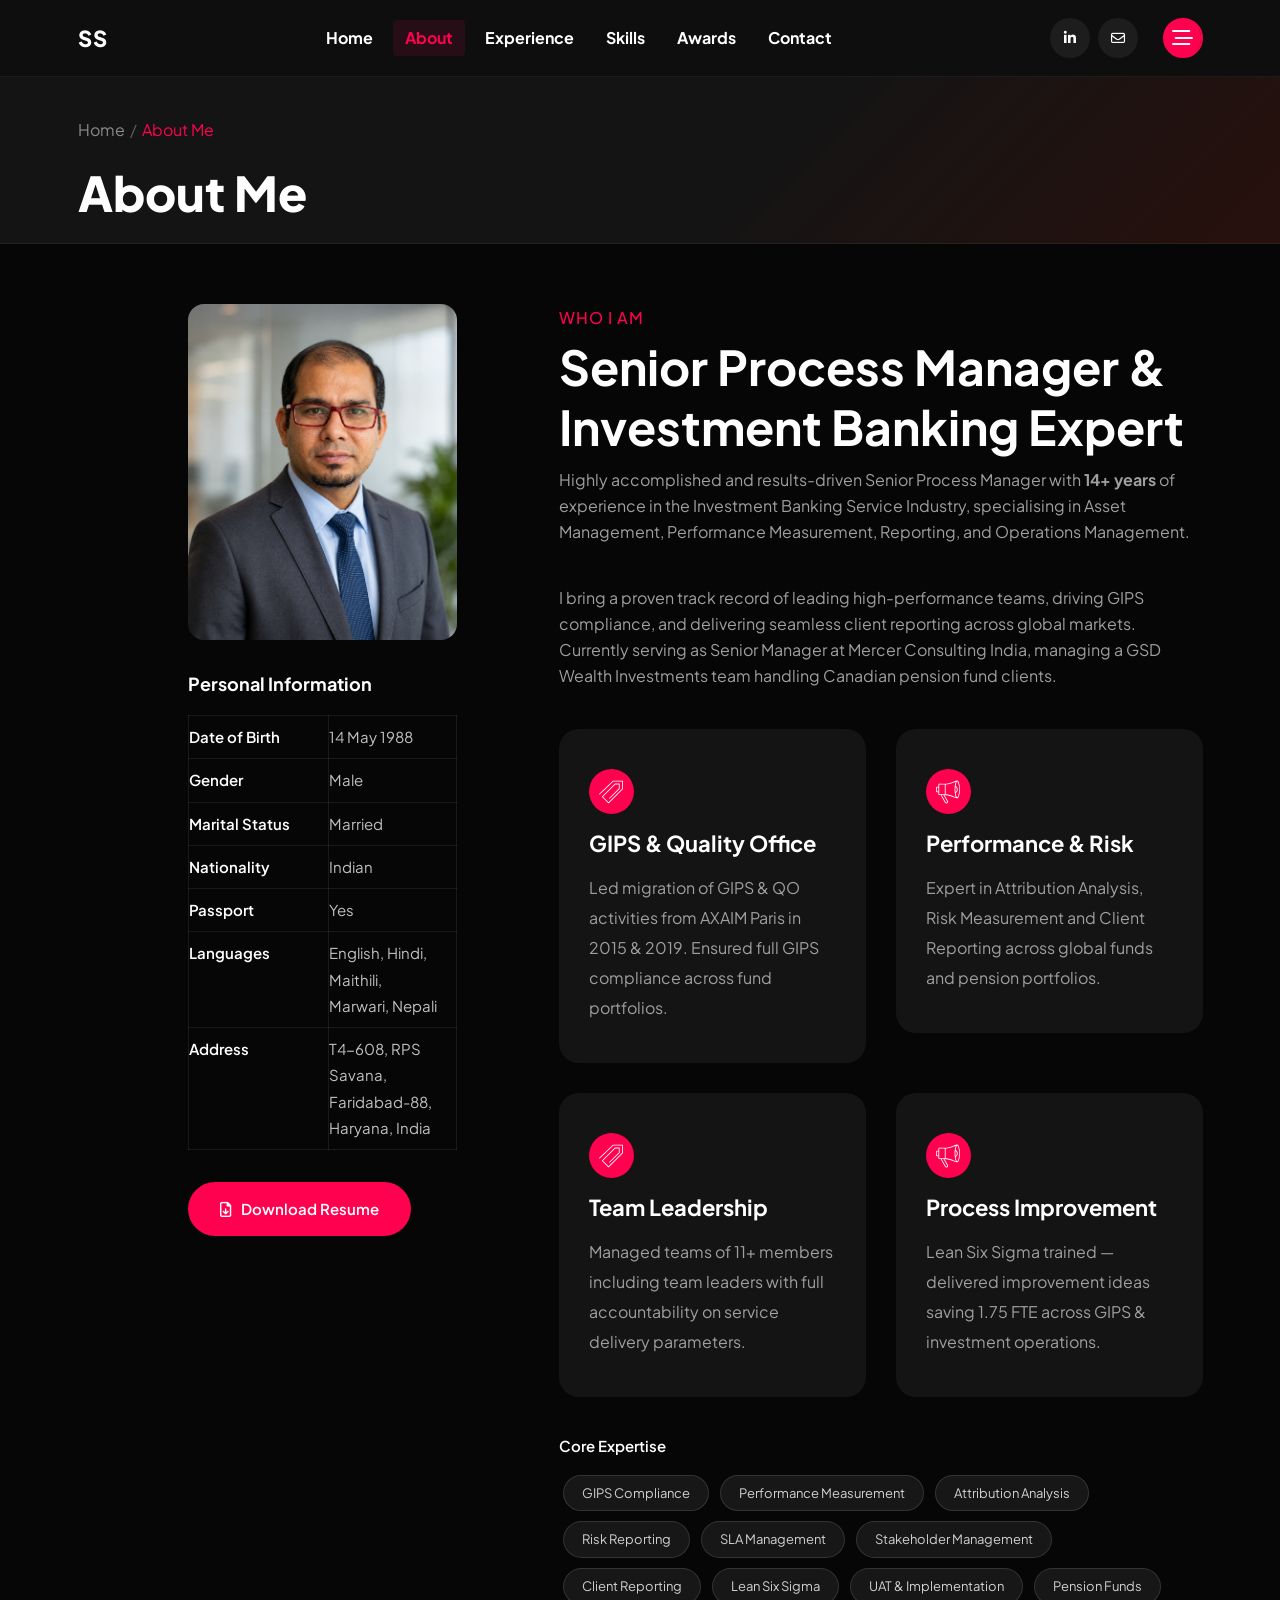
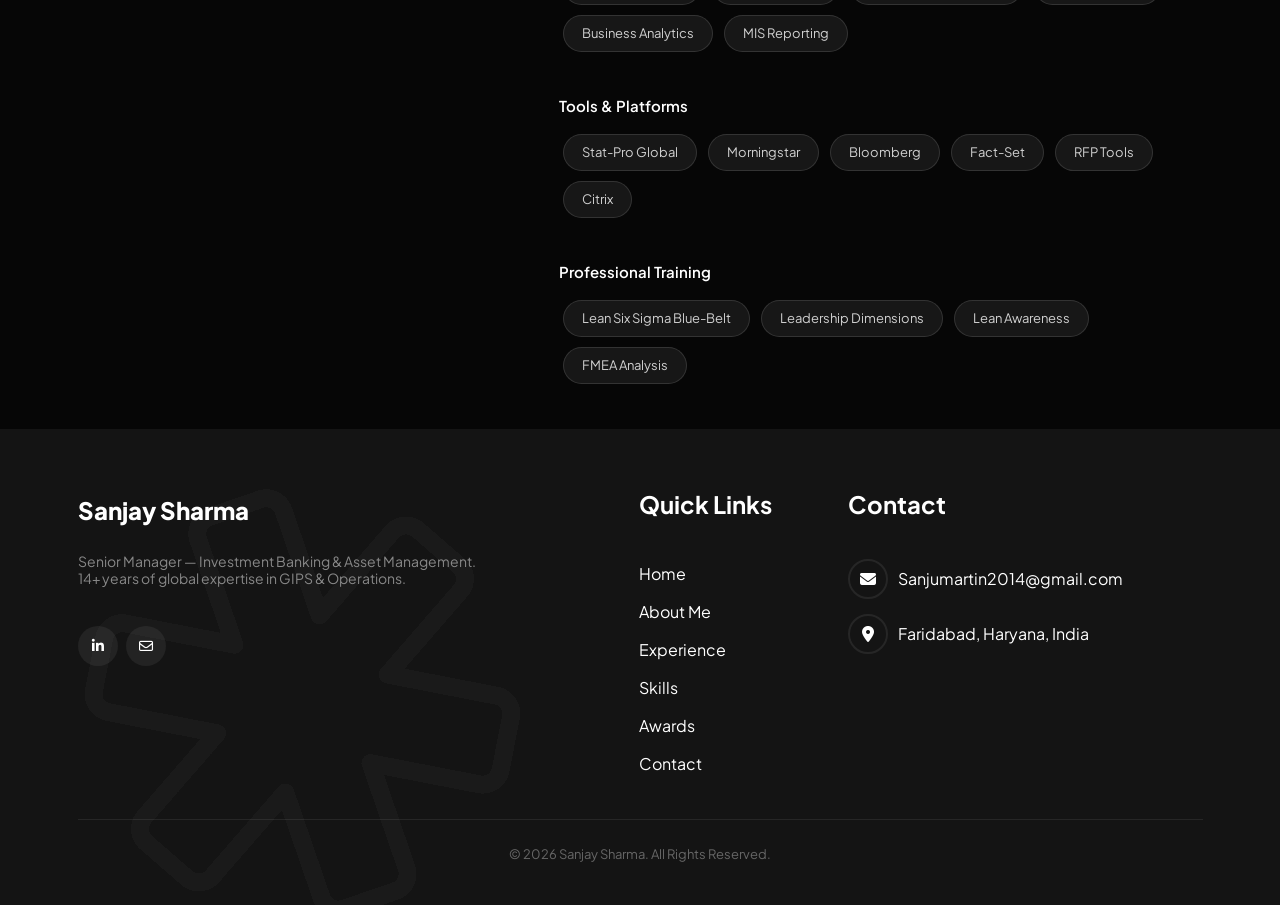
==== about.html @ 3ad921a3 "website_launch" ====
<!DOCTYPE html>
<html lang="en">
<head>
    <meta charset="UTF-8">
    <meta http-equiv="X-UA-Compatible" content="IE=edge">
    <meta name="viewport" content="width=device-width, initial-scale=1.0">
    <meta name="description" content="About Sanjay Sharma – Senior Manager with 14+ years in Investment Banking & Asset Management.">
    <link rel="shortcut icon" type="image/png" href="assets/images/favicon.png">
    <title>About | Sanjay Sharma</title>
    <link rel="preconnect" href="https://fonts.googleapis.com">
    <link rel="preconnect" href="https://fonts.gstatic.com" crossorigin>
    <link rel="stylesheet" href="https://fonts.googleapis.com/css2?family=Plus+Jakarta+Sans:wght@300;400;500;600;700;800&display=swap">
    <link rel="stylesheet" href="assets/css/vendor/fontawesome.css">
    <link rel="stylesheet" href="assets/css/plugins/swiper.css">
    <link rel="stylesheet" href="assets/css/vendor/animate.min.css">
    <link rel="stylesheet" href="assets/css/vendor/bootstrap.min.css">
    <link rel="stylesheet" href="assets/css/style.css">
    <link rel="stylesheet" href="assets/css/custom.css">
    <style>
        .page-banner { padding: 90px 0 22px; background: linear-gradient(135deg, rgba(20,20,20,1) 60%, rgba(233,77,53,0.15) 100%); border-bottom: 1px solid rgba(255,255,255,0.06); }
        .page-banner .breadcrumb-item a { color: rgba(255,255,255,0.5); text-decoration: none; }
        .page-banner .breadcrumb-item.active { color: var(--color-primary); }
        .page-banner .breadcrumb-item+.breadcrumb-item::before { color: rgba(255,255,255,0.3); }
        .personal-info-table td { padding:8px 14px 8px 0; color:rgba(255,255,255,0.75); font-size:15px; vertical-align:top; }
        .personal-info-table td:first-child { font-weight:600; color: #fff; white-space:nowrap; min-width:140px; padding-right:20px; }
        .core-skill-tag { display:inline-block; background:rgba(255,255,255,0.07); border:1px solid rgba(255,255,255,0.12); border-radius:30px; padding:6px 18px; font-size:13px; color:rgba(255,255,255,0.8); margin:5px 4px; transition:background .3s,border-color .3s; }
        .core-skill-tag:hover { background:var(--color-primary); border-color:var(--color-primary); color: #fff; }
        .download-resume-btn { display:inline-flex; align-items:center; gap:10px; padding:14px 32px; background:var(--color-primary); color: #fff; border-radius:40px; font-weight:600; font-size:15px; text-decoration:none; transition:opacity .3s,transform .3s; margin-top:12px; }
        .download-resume-btn:hover { opacity:.88; color: #fff; transform:translateY(-2px); }
    </style>
</head>
<body>

    <!-- HEADER -->
    <header class="tmp-header-area-start header-one header--sticky header--transparent">
        <div class="container">
            <div class="row"><div class="col-lg-12">
                <div class="header-content">
                    <div class="logo"><a href="index.html"><span style="font-size:22px;font-weight:800;color: #fff;letter-spacing:1px;">SS</span></a></div>
                    <nav class="tmp-mainmenu-nav d-none d-xl-block">
                        <ul class="tmp-mainmenu">
                            <li><a href="index.html">Home</a></li>
                            <li class="current"><a href="about.html">About</a></li>
                            <li><a href="experience.html">Experience</a></li>
                            <li><a href="skills.html">Skills</a></li>
                            <li><a href="awards.html">Awards</a></li>
                            <li><a href="contact.html">Contact</a></li>
                        </ul>
                    </nav>
                    <div class="tmp-header-right">
                        <div class="social-share-wrapper d-none d-md-block">
                            <div class="social-link">
                                <a href="https://www.linkedin.com/in/sanjay-sharma-5072b68a/" target="_blank" rel="noopener"><i class="fa-brands fa-linkedin-in"></i></a>
                                <a href="mailto:Sanjumartin2014@gmail.com"><i class="fa-regular fa-envelope"></i></a>
                            </div>
                        </div>
                        <div class="actions-area">
                            <div class="tmp-side-collups-area d-none d-xl-block"><button class="tmp-menu-bars tmp_button_active"><i class="fa-regular fa-bars-staggered"></i></button></div>
                            <div class="tmp-side-collups-area d-block d-xl-none"><button class="tmp-menu-bars humberger_menu_active"><i class="fa-regular fa-bars-staggered"></i></button></div>
                        </div>
                    </div>
                </div>
            </div></div>
        </div>
    </header>

    <!-- SIDEBAR -->
    <div class="d-none d-xl-block">
        <div class="tmp-sidebar-area tmp_side_bar">
            <div class="inner">
                <div class="top-area">
                    <span style="font-size:18px;font-weight:800;color: #fff;">Sanjay Sharma</span>
                    <div class="close-icon-area"><button class="tmp-round-action-btn close_side_menu_active"><i class="fa-sharp fa-light fa-xmark"></i></button></div>
                </div>
                <div class="content-wrapper">
                    <img src="assets/images/banner/profile_pic.png" alt="Sanjay Sharma" style="border-radius:50%;width:90px;height:90px;object-fit:cover;margin-bottom:16px;">
                    <h5 class="title mt--10">Senior Manager – Investment Banking & Asset Management</h5>
                    <p class="disc">14+ years in GIPS, Performance Measurement & Operations Leadership.</p>
                    <div class="short-contact-area">
                        <!-- <div class="single-contact"><i class="fa-solid fa-phone"></i><div class="information tmp-link-animation"><span>Phone</span><a href="tel:+919503085944" class="number">+91 9503085944</a></div></div> -->
                        <div class="single-contact"><i class="fa-solid fa-envelope"></i><div class="information tmp-link-animation"><span>Email</span><a href="mailto:Sanjumartin2014@gmail.com" class="number">Sanjumartin2014@gmail.com</a></div></div>
                        <div class="single-contact"><i class="fa-solid fa-location-crosshairs"></i><div class="information tmp-link-animation"><span>Location</span><span class="number">Faridabad, Haryana, India</span></div></div>
                    </div>
                    <div class="social-wrapper mt--20">
                        <span class="subtitle">Connect with me</span>
                        <div class="social-link">
                            <a href="https://www.linkedin.com/in/sanjay-sharma-5072b68a/" target="_blank" rel="noopener"><i class="fa-brands fa-linkedin-in"></i></a>
                            <a href="mailto:Sanjumartin2014@gmail.com"><i class="fa-regular fa-envelope"></i></a>
                        </div>
                    </div>
                </div>
            </div>
        </div>
        <a class="overlay_close_side_menu close_side_menu_active" href="javascript:void(0);"></a>
    </div>

    <!-- MOBILE MENU -->
    <div class="d-block d-xl-none">
        <div class="tmp-popup-mobile-menu">
            <div class="inner">
                <div class="header-top">
                    <span style="font-size:18px;font-weight:800;color: #fff;">Sanjay Sharma</span>
                    <div class="close-menu"><button class="close-button tmp-round-action-btn"><i class="fa-sharp fa-light fa-xmark"></i></button></div>
                </div>
                <ul class="tmp-mainmenu">
                    <li><a href="index.html">Home</a></li>
                    <li><a href="about.html">About</a></li>
                    <li><a href="experience.html">Experience</a></li>
                    <li><a href="skills.html">Skills</a></li>
                    <li><a href="awards.html">Awards</a></li>
                    <li><a href="contact.html">Contact</a></li>
                </ul>
                <div class="social-wrapper mt--40">
                    <span class="subtitle">Connect</span>
                    <div class="social-link">
                        <a href="https://www.linkedin.com/in/sanjay-sharma-5072b68a/" target="_blank" rel="noopener"><i class="fa-brands fa-linkedin-in"></i></a>
                        <a href="mailto:Sanjumartin2014@gmail.com"><i class="fa-regular fa-envelope"></i></a>
                    </div>
                </div>
            </div>
        </div>
    </div>

    <!-- PAGE BANNER -->
    <div class="page-banner">
        <div class="container">
            <nav aria-label="breadcrumb">
                <ol class="breadcrumb mb--10">
                    <li class="breadcrumb-item"><a href="index.html">Home</a></li>
                    <li class="breadcrumb-item active">About Me</li>
                </ol>
            </nav>
            <h1 class="title" style="font-size:48px;font-weight:800;color: #fff;margin:0;">About Me</h1>
        </div>
    </div>

    <!-- ABOUT CONTENT -->
    <section class="about-us-area tmp-section-gap">
        <div class="container">
            <div class="row align-items-start g-5">
                <!-- Left – photo + personal info -->
                <div class="col-lg-5">
                    <div class="about-us-left-content-wrap bg-vactor-one">
                        <img src="assets/images/banner/profile_pic.png" alt="Sanjay Sharma"
                             class="tmp-scroll-trigger tmp-zoom-in animation-order-1"
                             style="width:100%;border-radius:16px;margin-bottom:32px;">
                        <h4 style="color: #fff;margin-bottom:20px;font-size:18px;font-weight:700;">Personal Information</h4>
                        <table class="personal-info-table w-100">
                            <tr><td>Date of Birth</td><td>14 May 1988</td></tr>
                            <tr><td>Gender</td><td>Male</td></tr>
                            <tr><td>Marital Status</td><td>Married</td></tr>
                            <tr><td>Nationality</td><td>Indian</td></tr>
                            <tr><td>Passport</td><td>Yes</td></tr>
                            <tr><td>Languages</td><td>English, Hindi, Maithili, Marwari, Nepali</td></tr>
                            <tr><td>Address</td><td>T4-608, RPS Savana, Faridabad-88, Haryana, India</td></tr>
                        </table>
                        <a class="download-resume-btn" href="Sanjay_Sharma_Resume.pdf" download>
                            <i class="fa-regular fa-file-arrow-down"></i> Download Resume
                        </a>
                    </div>
                </div>

                <!-- Right – summary + expertise -->
                <div class="col-lg-7">
                    <div class="about-us-right-content-wrap">
                        <div class="section-head text-align-left mb--40">
                            <div class="section-sub-title tmp-scroll-trigger tmp-fade-in animation-order-1">
                                <span class="subtitle">Who I Am</span>
                            </div>
                            <h2 class="title split-collab tmp-scroll-trigger tmp-fade-in animation-order-2">Senior Process Manager &amp;<br>Investment Banking Expert</h2>
                            <p class="description tmp-scroll-trigger tmp-fade-in animation-order-3">
                                Highly accomplished and results-driven Senior Process Manager with <strong>14+ years</strong> of experience in the Investment Banking Service Industry, specialising in Asset Management, Performance Measurement, Reporting, and Operations Management.
                            </p>
                            <p class="description tmp-scroll-trigger tmp-fade-in animation-order-3" style="margin-top:16px;">
                                I bring a proven track record of leading high-performance teams, driving GIPS compliance, and delivering seamless client reporting across global markets. Currently serving as Senior Manager at Mercer Consulting India, managing a GSD Wealth Investments team handling Canadian pension fund clients.
                            </p>
                        </div>

                        <!-- 4 expertise cards -->
                        <div class="about-us-section-card row g-4 mb--40">
                            <div class="col-lg-6 col-md-6 col-sm-6 col-12">
                                <div class="about-us-card tmponhover tmp-scroll-trigger tmp-fade-in animation-order-4">
                                    <div class="card-head"><div class="logo-img"><img src="assets/images/about/logo-1.svg" alt=""></div><h3 class="card-title">GIPS &amp; Quality Office</h3></div>
                                    <p class="card-para">Led migration of GIPS &amp; QO activities from AXAIM Paris in 2015 &amp; 2019. Ensured full GIPS compliance across fund portfolios.</p>
                                </div>
                            </div>
                            <div class="col-lg-6 col-md-6 col-sm-6 col-12">
                                <div class="about-us-card tmponhover tmp-scroll-trigger tmp-fade-in animation-order-5">
                                    <div class="card-head"><div class="logo-img"><img src="assets/images/about/logo-2.svg" alt=""></div><h3 class="card-title">Performance &amp; Risk</h3></div>
                                    <p class="card-para">Expert in Attribution Analysis, Risk Measurement and Client Reporting across global funds and pension portfolios.</p>
                                </div>
                            </div>
                            <div class="col-lg-6 col-md-6 col-sm-6 col-12">
                                <div class="about-us-card tmponhover tmp-scroll-trigger tmp-fade-in animation-order-4">
                                    <div class="card-head"><div class="logo-img"><img src="assets/images/about/logo-1.svg" alt=""></div><h3 class="card-title">Team Leadership</h3></div>
                                    <p class="card-para">Managed teams of 11+ members including team leaders with full accountability on service delivery parameters.</p>
                                </div>
                            </div>
                            <div class="col-lg-6 col-md-6 col-sm-6 col-12">
                                <div class="about-us-card tmponhover tmp-scroll-trigger tmp-fade-in animation-order-5">
                                    <div class="card-head"><div class="logo-img"><img src="assets/images/about/logo-2.svg" alt=""></div><h3 class="card-title">Process Improvement</h3></div>
                                    <p class="card-para">Lean Six Sigma trained — delivered improvement ideas saving 1.75 FTE across GIPS &amp; investment operations.</p>
                                </div>
                            </div>
                        </div>

                        <!-- Core expertise tags -->
                        <div class="tmp-scroll-trigger tmp-fade-in animation-order-6">
                            <h5 style="color: #fff;margin-bottom:14px;font-size:15px;font-weight:600;">Core Expertise</h5>
                            <div>
                                <span class="core-skill-tag">GIPS Compliance</span>
                                <span class="core-skill-tag">Performance Measurement</span>
                                <span class="core-skill-tag">Attribution Analysis</span>
                                <span class="core-skill-tag">Risk Reporting</span>
                                <span class="core-skill-tag">SLA Management</span>
                                <span class="core-skill-tag">Stakeholder Management</span>
                                <span class="core-skill-tag">Client Reporting</span>
                                <span class="core-skill-tag">Lean Six Sigma</span>
                                <span class="core-skill-tag">UAT &amp; Implementation</span>
                                <span class="core-skill-tag">Pension Funds</span>
                                <span class="core-skill-tag">Business Analytics</span>
                                <span class="core-skill-tag">MIS Reporting</span>
                            </div>
                        </div>

                        <div class="mt--40 tmp-scroll-trigger tmp-fade-in animation-order-6">
                            <h5 style="color: #fff;margin-bottom:14px;font-size:15px;font-weight:600;">Tools &amp; Platforms</h5>
                            <div>
                                <span class="core-skill-tag">Stat-Pro Global</span>
                                <span class="core-skill-tag">Morningstar</span>
                                <span class="core-skill-tag">Bloomberg</span>
                                <span class="core-skill-tag">Fact-Set</span>
                                <span class="core-skill-tag">RFP Tools</span>
                                <span class="core-skill-tag">Citrix</span>
                            </div>
                        </div>

                        <div class="mt--40 tmp-scroll-trigger tmp-fade-in animation-order-6">
                            <h5 style="color: #fff;margin-bottom:14px;font-size:15px;font-weight:600;">Professional Training</h5>
                            <div>
                                <span class="core-skill-tag">Lean Six Sigma Blue-Belt</span>
                                <span class="core-skill-tag">Leadership Dimensions</span>
                                <span class="core-skill-tag">Lean Awareness</span>
                                <span class="core-skill-tag">FMEA Analysis</span>
                            </div>
                        </div>
                    </div>
                </div>
            </div>
        </div>
    </section>

    <!-- FOOTER -->
    <footer class="footer-area footer-style-one-wrapper tmp-section-gap">
        <div class="container">
            <div class="footer-main footer-style-one">
                <div class="row g-5">
                    <div class="col-lg-5 col-md-6">
                        <div class="single-footer-wrapper border-right mr--20">
                            <div class="logo mb--20"><span style="font-size:24px;font-weight:800;color: #fff;">Sanjay Sharma</span></div>
                            <p class="description" style="font-size:14px;color: #888888;">Senior Manager — Investment Banking & Asset Management.<br>14+ years of global expertise in GIPS & Operations.</p>
                            <div class="social-link mt--20">
                                <a href="https://www.linkedin.com/in/sanjay-sharma-5072b68a/" target="_blank" rel="noopener"><i class="fa-brands fa-linkedin-in"></i></a>
                                <a href="mailto:Sanjumartin2014@gmail.com"><i class="fa-regular fa-envelope"></i></a>
                            </div>
                        </div>
                    </div>
                    <div class="col-lg-3 col-md-6">
                        <div class="single-footer-wrapper quick-link-wrap">
                            <h5 class="ft-title">Quick Links</h5>
                            <ul class="ft-link tmp-link-animation">
                                <li><a href="index.html">Home</a></li>
                                <li><a href="about.html">About Me</a></li>
                                <li><a href="experience.html">Experience</a></li>
                                <li><a href="skills.html">Skills</a></li>
                                <li><a href="awards.html">Awards</a></li>
                                <li><a href="contact.html">Contact</a></li>
                            </ul>
                        </div>
                    </div>
                    <div class="col-lg-4 col-md-6">
                        <div class="single-footer-wrapper contact-wrap">
                            <h5 class="ft-title">Contact</h5>
                            <ul class="ft-link tmp-link-animation">
                                <li><span class="ft-icon"><i class="fa-solid fa-envelope"></i></span><a href="mailto:Sanjumartin2014@gmail.com">Sanjumartin2014@gmail.com</a></li>
                                <!-- <li><span class="ft-icon"><i class="fa-solid fa-phone"></i></span><a href="tel:+919503085944">+91 9503085944</a></li> -->
                                <li><span class="ft-icon"><i class="fa-solid fa-location-dot"></i></span>Faridabad, Haryana, India</li>
                            </ul>
                        </div>
                    </div>
                </div>
            </div>
            <div style="border-top:1px solid rgba(255,255,255,0.08);margin-top:40px;padding-top:24px;text-align:center;">
                <p style="font-size:13px;color:rgba(255,255,255,0.35);margin:0;">&copy; 2026 Sanjay Sharma. All Rights Reserved.</p>
            </div>
        </div>
        <div class="footer-bg-img"><img src="assets/images/footer/footer-bg-img.png" alt=""></div>
    </footer>

    <div class="tmp-progress-parent"><svg class="tmp-back-circle svg-inner" width="100%" height="100%" viewBox="-1 -1 102 102"><path d="M50,1 a49,49 0 0,1 0,98 a49,49 0 0,1 0,-98"/></svg></div>

    <script src="assets/js/vendor/jquery.js"></script>
    <script src="assets/js/vendor/jquery-ui.min.js"></script>
    <script src="assets/js/vendor/waypoints.min.js"></script>
    <script src="assets/js/vendor/appear.js"></script>
    <script src="assets/js/plugins/gsap.js"></script>
    <script src="assets/js/plugins/splittext.js"></script>
    <script src="assets/js/plugins/scrolltigger.js"></script>
    <script src="assets/js/plugins/scrolltoplugins.js"></script>
    <script src="assets/js/plugins/smoothscroll.js"></script>
    <script src="assets/js/vendor/bootstrap.min.js"></script>
    <script src="assets/js/vendor/wow.min.js"></script>
    <script src="assets/js/vendor/jquery-one-page-nav.js"></script>
    <script src="assets/js/main.js"></script>
</body>
</html>
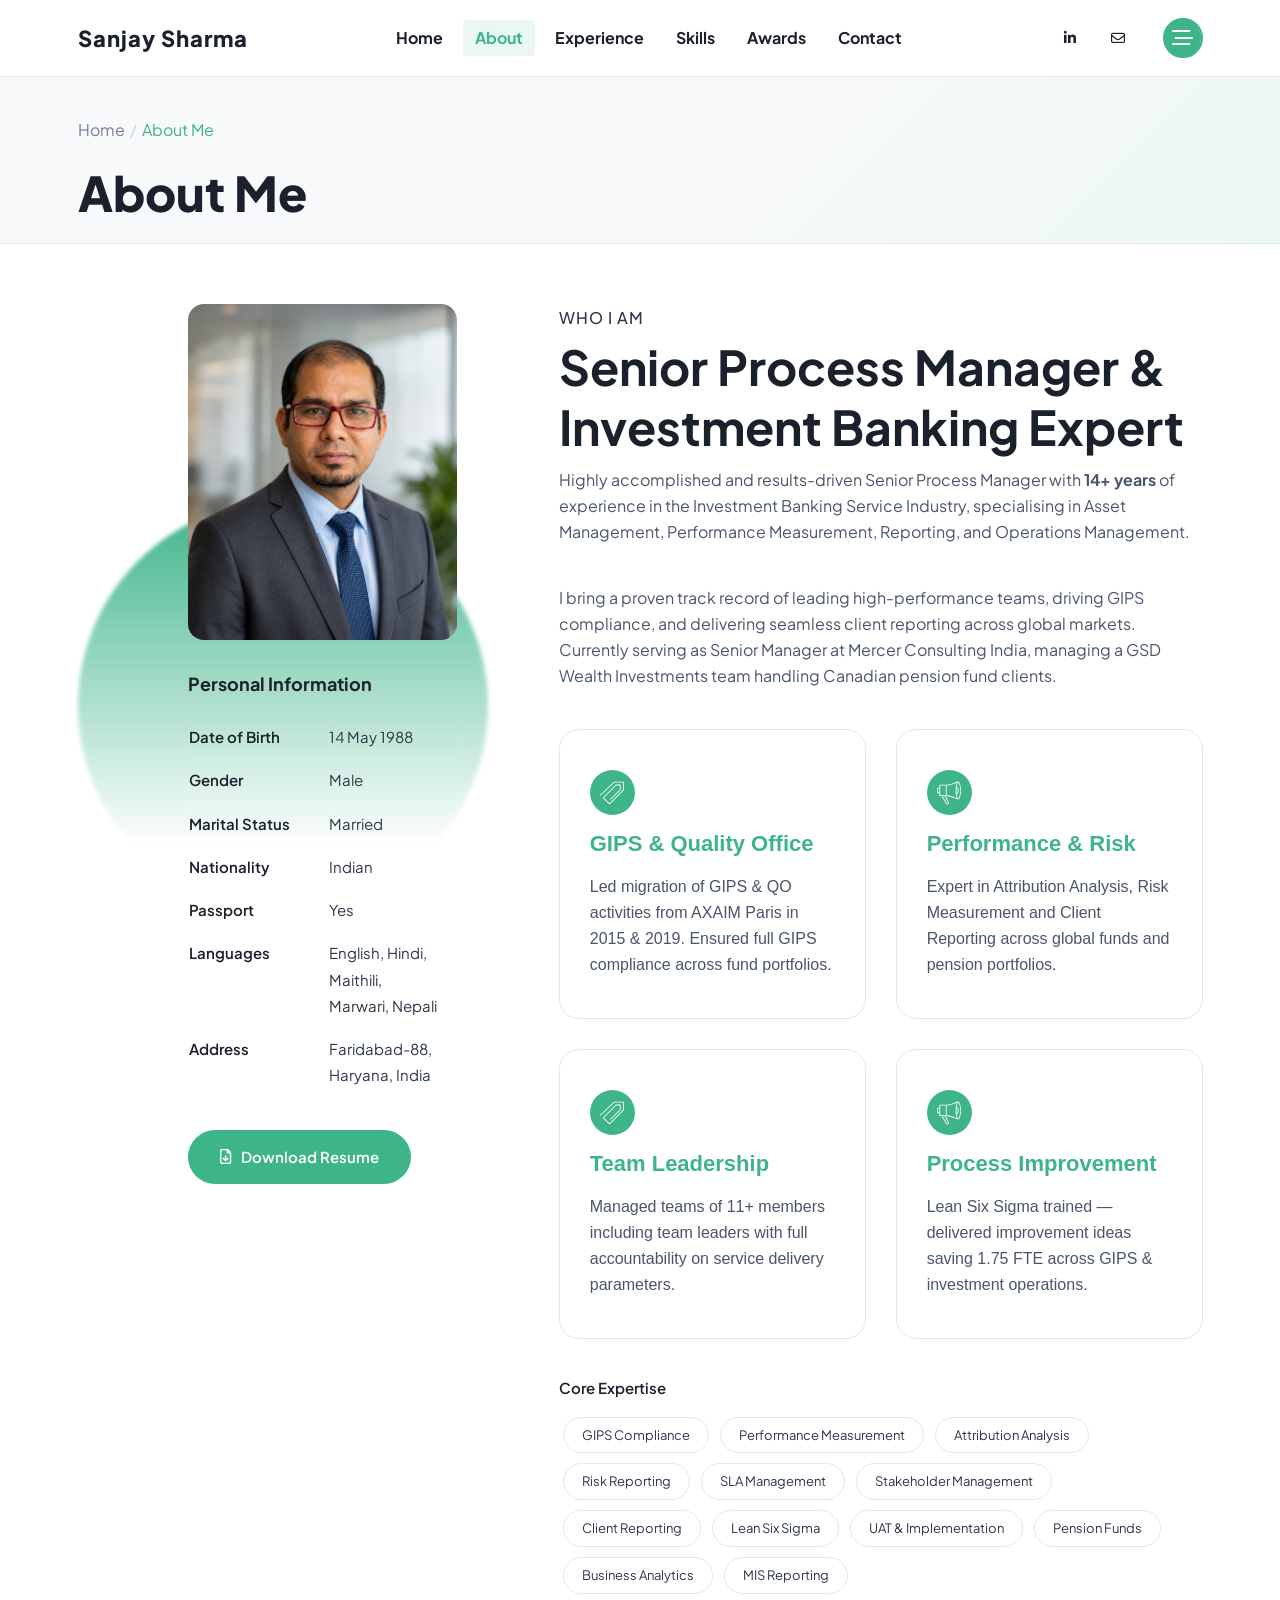
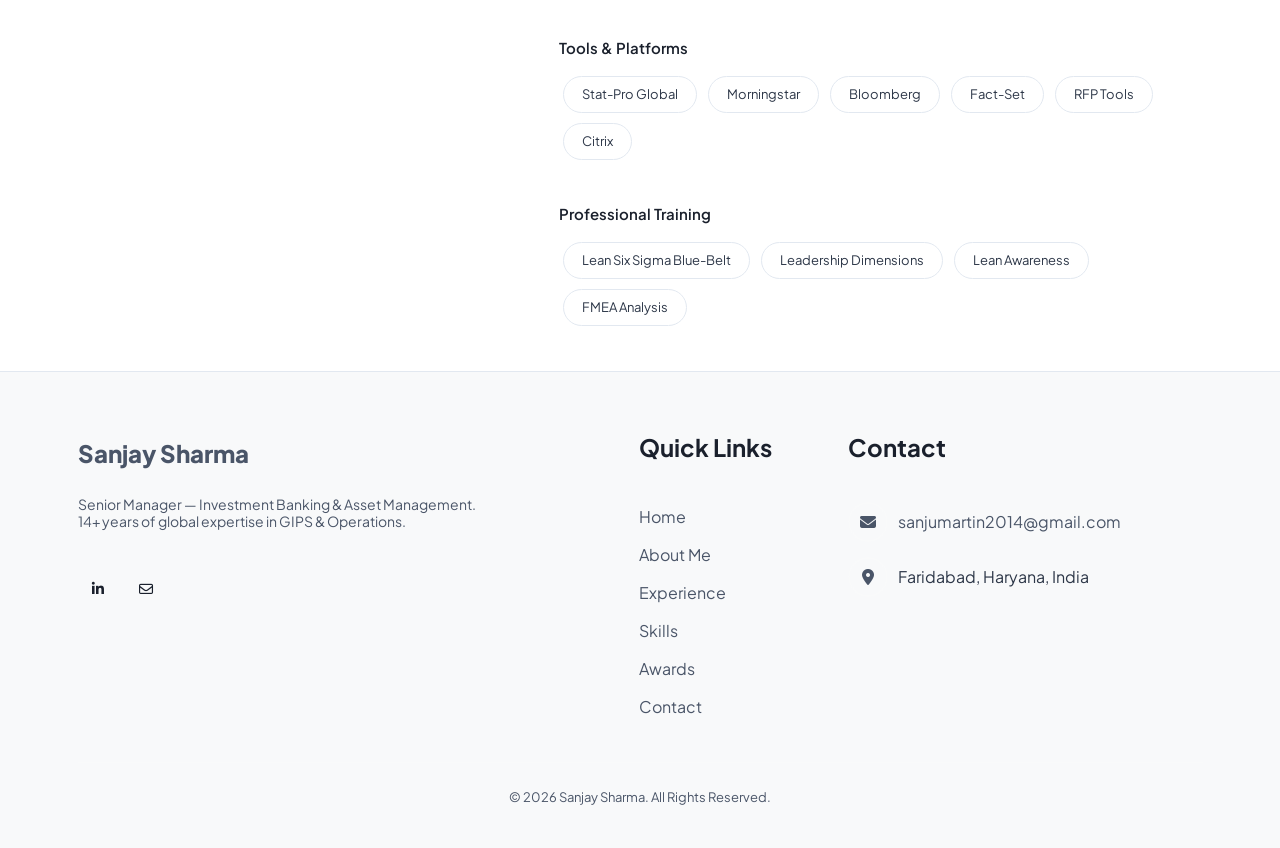
==== commit 0d54fa76: "color_change" ====
--- a/about.html
+++ b/about.html
@@ -17,16 +17,16 @@
     <link rel="stylesheet" href="assets/css/style.css">
     <link rel="stylesheet" href="assets/css/custom.css">
     <style>
-        .page-banner { padding: 90px 0 22px; background: linear-gradient(135deg, rgba(20,20,20,1) 60%, rgba(233,77,53,0.15) 100%); border-bottom: 1px solid rgba(255,255,255,0.06); }
-        .page-banner .breadcrumb-item a { color: rgba(255,255,255,0.5); text-decoration: none; }
+        .page-banner { padding: 90px 0 22px; background: linear-gradient(135deg, #f8f9fa 60%, rgba(62, 180, 137, 0.1) 100%); border-bottom: 1px solid #e2e8f0; }
+        .page-banner .breadcrumb-item a { color: #718096; text-decoration: none; }
         .page-banner .breadcrumb-item.active { color: var(--color-primary); }
-        .page-banner .breadcrumb-item+.breadcrumb-item::before { color: rgba(255,255,255,0.3); }
-        .personal-info-table td { padding:8px 14px 8px 0; color:rgba(255,255,255,0.75); font-size:15px; vertical-align:top; }
-        .personal-info-table td:first-child { font-weight:600; color: #fff; white-space:nowrap; min-width:140px; padding-right:20px; }
-        .core-skill-tag { display:inline-block; background:rgba(255,255,255,0.07); border:1px solid rgba(255,255,255,0.12); border-radius:30px; padding:6px 18px; font-size:13px; color:rgba(255,255,255,0.8); margin:5px 4px; transition:background .3s,border-color .3s; }
-        .core-skill-tag:hover { background:var(--color-primary); border-color:var(--color-primary); color: #fff; }
-        .download-resume-btn { display:inline-flex; align-items:center; gap:10px; padding:14px 32px; background:var(--color-primary); color: #fff; border-radius:40px; font-weight:600; font-size:15px; text-decoration:none; transition:opacity .3s,transform .3s; margin-top:12px; }
-        .download-resume-btn:hover { opacity:.88; color: #fff; transform:translateY(-2px); }
+        .page-banner .breadcrumb-item+.breadcrumb-item::before { color: #cbd5e0; }
+        .personal-info-table td { padding:8px 14px 8px 0; color:#2d3748; font-size:15px; vertical-align:top; }
+        .personal-info-table td:first-child { font-weight:600; color: #1a202c; white-space:nowrap; min-width:140px; padding-right:20px; }
+        .core-skill-tag { display:inline-block; background:#ffffff; border:1px solid #e2e8f0; border-radius:30px; padding:6px 18px; font-size:13px; color:#2d3748; margin:5px 4px; transition:background .3s,border-color .3s; }
+        .core-skill-tag:hover { background:var(--color-primary); border-color:var(--color-primary); color: #1a202c; }
+        .download-resume-btn { display:inline-flex; align-items:center; gap:10px; padding:14px 32px; background:var(--color-primary); color: #1a202c; border-radius:40px; font-weight:600; font-size:15px; text-decoration:none; transition:opacity .3s,transform .3s; margin-top:12px; }
+        .download-resume-btn:hover { opacity:.88; color: #1a202c; transform:translateY(-2px); }
     </style>
 </head>
 <body>
@@ -36,7 +36,7 @@
         <div class="container">
             <div class="row"><div class="col-lg-12">
                 <div class="header-content">
-                    <div class="logo"><a href="index.html"><span style="font-size:22px;font-weight:800;color: #fff;letter-spacing:1px;">SS</span></a></div>
+                    <div class="logo"><a href="index.html"><span style="font-size:22px;font-weight:800;color: #070707;letter-spacing:1px;">SS</span></a></div>
                     <nav class="tmp-mainmenu-nav d-none d-xl-block">
                         <ul class="tmp-mainmenu">
                             <li><a href="index.html">Home</a></li>
@@ -69,7 +69,7 @@
         <div class="tmp-sidebar-area tmp_side_bar">
             <div class="inner">
                 <div class="top-area">
-                    <span style="font-size:18px;font-weight:800;color: #fff;">Sanjay Sharma</span>
+                    <span style="font-size:18px;font-weight:800;color: #1a202c;">Sanjay Sharma</span>
                     <div class="close-icon-area"><button class="tmp-round-action-btn close_side_menu_active"><i class="fa-sharp fa-light fa-xmark"></i></button></div>
                 </div>
                 <div class="content-wrapper">
@@ -99,7 +99,7 @@
         <div class="tmp-popup-mobile-menu">
             <div class="inner">
                 <div class="header-top">
-                    <span style="font-size:18px;font-weight:800;color: #fff;">Sanjay Sharma</span>
+                    <span style="font-size:18px;font-weight:800;color: #1a202c;">Sanjay Sharma</span>
                     <div class="close-menu"><button class="close-button tmp-round-action-btn"><i class="fa-sharp fa-light fa-xmark"></i></button></div>
                 </div>
                 <ul class="tmp-mainmenu">
@@ -130,7 +130,7 @@
                     <li class="breadcrumb-item active">About Me</li>
                 </ol>
             </nav>
-            <h1 class="title" style="font-size:48px;font-weight:800;color: #fff;margin:0;">About Me</h1>
+            <h1 class="title" style="font-size:48px;font-weight:800;color: #1a202c;margin:0;">About Me</h1>
         </div>
     </div>
 
@@ -144,7 +144,7 @@
                         <img src="assets/images/banner/profile_pic.png" alt="Sanjay Sharma"
                              class="tmp-scroll-trigger tmp-zoom-in animation-order-1"
                              style="width:100%;border-radius:16px;margin-bottom:32px;">
-                        <h4 style="color: #fff;margin-bottom:20px;font-size:18px;font-weight:700;">Personal Information</h4>
+                        <h4 style="color: #1a202c;margin-bottom:20px;font-size:18px;font-weight:700;">Personal Information</h4>
                         <table class="personal-info-table w-100">
                             <tr><td>Date of Birth</td><td>14 May 1988</td></tr>
                             <tr><td>Gender</td><td>Male</td></tr>
@@ -206,7 +206,7 @@
 
                         <!-- Core expertise tags -->
                         <div class="tmp-scroll-trigger tmp-fade-in animation-order-6">
-                            <h5 style="color: #fff;margin-bottom:14px;font-size:15px;font-weight:600;">Core Expertise</h5>
+                            <h5 style="color: #1a202c;margin-bottom:14px;font-size:15px;font-weight:600;">Core Expertise</h5>
                             <div>
                                 <span class="core-skill-tag">GIPS Compliance</span>
                                 <span class="core-skill-tag">Performance Measurement</span>
@@ -224,7 +224,7 @@
                         </div>
 
                         <div class="mt--40 tmp-scroll-trigger tmp-fade-in animation-order-6">
-                            <h5 style="color: #fff;margin-bottom:14px;font-size:15px;font-weight:600;">Tools &amp; Platforms</h5>
+                            <h5 style="color: #1a202c;margin-bottom:14px;font-size:15px;font-weight:600;">Tools &amp; Platforms</h5>
                             <div>
                                 <span class="core-skill-tag">Stat-Pro Global</span>
                                 <span class="core-skill-tag">Morningstar</span>
@@ -236,7 +236,7 @@
                         </div>
 
                         <div class="mt--40 tmp-scroll-trigger tmp-fade-in animation-order-6">
-                            <h5 style="color: #fff;margin-bottom:14px;font-size:15px;font-weight:600;">Professional Training</h5>
+                            <h5 style="color: #1a202c;margin-bottom:14px;font-size:15px;font-weight:600;">Professional Training</h5>
                             <div>
                                 <span class="core-skill-tag">Lean Six Sigma Blue-Belt</span>
                                 <span class="core-skill-tag">Leadership Dimensions</span>
@@ -257,7 +257,7 @@
                 <div class="row g-5">
                     <div class="col-lg-5 col-md-6">
                         <div class="single-footer-wrapper border-right mr--20">
-                            <div class="logo mb--20"><span style="font-size:24px;font-weight:800;color: #fff;">Sanjay Sharma</span></div>
+                            <div class="logo mb--20"><a href="index.html" style="text-decoration:none;"><span style="font-size:24px;font-weight:800;color: #1a202c;">Sanjay Sharma</span></a></div>
                             <p class="description" style="font-size:14px;color: #888888;">Senior Manager — Investment Banking & Asset Management.<br>14+ years of global expertise in GIPS & Operations.</p>
                             <div class="social-link mt--20">
                                 <a href="https://www.linkedin.com/in/sanjay-sharma-5072b68a/" target="_blank" rel="noopener"><i class="fa-brands fa-linkedin-in"></i></a>
@@ -302,6 +302,9 @@
     <script src="assets/js/vendor/jquery.js"></script>
     <script src="assets/js/vendor/jquery-ui.min.js"></script>
     <script src="assets/js/vendor/waypoints.min.js"></script>
+    <!-- Site Data - Load First -->
+    <script src="site-data.js"></script>
+
     <script src="assets/js/vendor/appear.js"></script>
     <script src="assets/js/plugins/gsap.js"></script>
     <script src="assets/js/plugins/splittext.js"></script>
@@ -312,5 +315,8 @@
     <script src="assets/js/vendor/wow.min.js"></script>
     <script src="assets/js/vendor/jquery-one-page-nav.js"></script>
     <script src="assets/js/main.js"></script>
+
+    <!-- Auto-populate contact info from site-data.js -->
+    <script src="assets/js/populate-site-data.js"></script>
 </body>
 </html>
--- a/assets/css/style.css
+++ b/assets/css/style.css
@@ -59,33 +59,33 @@
 @import url("https://fonts.googleapis.com/css2?family=Rajdhani:wght@300;400;500;600;700&display=swap");
 @import url("https://fonts.googleapis.com/css2?family=Rubik:ital,wght@0,300..900;1,300..900&display=swap");
 :root {
-  --color-primary: #FF014F;
-  --color-primary-alt: #ff014dd9;
-  --color-primary-2nd: #FF494A;
-  --color-primary-3rd: #FDC448;
-  --color-primary-4th: #0071ff;
-  --color-secondary: #060606;
+  --color-primary: #3EB489;
+  --color-primary-alt: #3EB489e6;
+  --color-primary-2nd: #5BC9A1;
+  --color-primary-3rd: #7DD4B3;
+  --color-primary-4th: #2A9D73;
+  --color-secondary: #f8f9fa;
   --color-white:#ffffff;
-  --color-gray: #9F9F9F;
-  --color-gray-2: #141414;
-  --color-subtitle: #f9004d;
-  --background-color-1: #24243557;
-  --background-color-2: #13131d;
-  --background-color-3: #151521;
-  --background-color-4: #242435;
+  --color-gray: #4a5568;
+  --color-gray-2: #f3f4f6;
+  --color-subtitle: #3EB489;
+  --background-color-1: #e8f5f0;
+  --background-color-2: #f8f9fa;
+  --background-color-3: #ffffff;
+  --background-color-4: #e8f5f0;
   --background-color-5: #EDF5FF;
-  --color-card: #1b1b1c;
-  --gradient-box: linear-gradient(to right, #5237f9, #FF014F);
-  --gradient-one: linear-gradient(to right bottom, #E42032, #1273EB);
-  --gradient-two: linear-gradient(to right, #ED145B, #4A11EB);
-  --gradient-three: linear-gradient(to right, #03041c, #0612b3);
-  --text-gradient-one:linear-gradient(to right, #E42032, #4A11EB);
-  --color-heading:#ffffff;
-  --color-body: #9f9f9f;
-  --color-dark:#1d1d1d;
-  --color-text-1:#DEDEDE;
-  --color-light-heading: #181c32;
-  --color-light-body: #65676b;
+  --color-card: #ffffff;
+  --gradient-box: linear-gradient(to right, #5BC9A1, #3EB489);
+  --gradient-one: linear-gradient(to right bottom, #3EB489, #2A9D73);
+  --gradient-two: linear-gradient(to right, #5BC9A1, #3EB489);
+  --gradient-three: linear-gradient(to right, #7DD4B3, #3EB489);
+  --text-gradient-one:linear-gradient(to right, #3EB489, #2A9D73);
+  --color-heading:#1a202c;
+  --color-body: #2d3748;
+  --color-dark:#1a202c;
+  --color-text-1:#2d3748;
+  --color-light-heading: #1a202c;
+  --color-light-body: #4a5568;
   --color-border-white: #00000024;
   --color-midgray: #878787;
   --color-light: #E4E6EA;
@@ -162,7 +162,7 @@
   font-weight: var(--p-regular);
   position: relative;
   overflow-x: hidden;
-  background: var(--color-secondary);
+  background: #ffffff;
 }
 body::before {
   content: "";
--- a/assets/css/custom.css
+++ b/assets/css/custom.css
@@ -3,7 +3,7 @@
     height: auto !important;
     min-height: auto !important;
     padding: 40px 30px !important;
-    overflow: visible !important;
+    overflow: hidden !important;
 }
 .about-us-section-card .about-us-card .card-head {
     flex-wrap: wrap;
@@ -13,11 +13,177 @@
     overflow-wrap: break-word !important;
     width: 100% !important;
     flex-basis: 100% !important;
+    color: var(--color-primary) !important;
 }
 .about-us-section-card .about-us-card .card-para {
     word-wrap: break-word !important;
     overflow-wrap: break-word !important;
     margin-top: 15px !important;
+}
+
+/* ── All about-us-card: consistent design & hover effect across all pages ── */
+.about-us-card {
+    border-radius: 20px !important;
+    background: #ffffff !important;
+    border: 1px solid #e2e8f0 !important;
+    padding: 40px 30px !important;
+    transition: all 0.3s ease !important;
+}
+.about-us-card.tmponhover {
+    position: relative !important;
+    overflow: hidden !important;
+}
+.about-us-card.tmponhover::before {
+    content: "" !important;
+    position: absolute !important;
+    top: var(--y, 50%) !important;
+    left: var(--x, 50%) !important;
+    width: 200% !important;
+    height: 200% !important;
+    transform: translate(-50%, -50%) !important;
+    background: radial-gradient(var(--color-primary), transparent, transparent) !important;
+    border-radius: 20px !important;
+    opacity: 0 !important;
+    transition: opacity 0.5s ease, top 0s, left 0s !important;
+}
+.about-us-card.tmponhover:hover::before {
+    opacity: 1 !important;
+}
+.about-us-card.tmponhover::after {
+    content: "" !important;
+    position: absolute !important;
+    inset: 2px !important;
+    background: #ffffff !important;
+    border-radius: 20px !important;
+}
+.about-us-card.tmponhover > * {
+    position: relative !important;
+    z-index: 2 !important;
+}
+.about-us-card:hover,
+.about-us-card.tmponhover:hover {
+    transform: translateY(-4px) !important;
+    box-shadow: 0 8px 24px rgba(62, 180, 137, 0.2) !important;
+    border-color: var(--color-primary) !important;
+}
+.about-us-card .card-head {
+    display: flex !important;
+    align-items: center !important;
+    gap: 14px !important;
+    flex-wrap: wrap !important;
+}
+.about-us-card .card-head .logo-img {
+    width: 45px !important;
+    height: 45px !important;
+    background: var(--color-primary) !important;
+    display: flex !important;
+    align-items: center !important;
+    justify-content: center !important;
+    border-radius: 100px !important;
+    min-width: 45px !important;
+    transition: all 0.3s ease !important;
+}
+.about-us-card:hover .card-head .logo-img,
+.about-us-card.tmponhover:hover .card-head .logo-img {
+    transform: scale(1.05) !important;
+}
+.about-us-card .card-head .card-title {
+    color: var(--color-primary) !important;
+    font-family: var(--font-primary) !important;
+    font-size: 22px !important;
+    font-weight: 700 !important;
+    line-height: 30px !important;
+    margin-bottom: 0 !important;
+    transition: all 0.3s ease !important;
+}
+.about-us-card .card-para {
+    color: #4a5568 !important;
+    font-family: var(--font-secondary) !important;
+    font-size: 16px !important;
+    font-weight: 400 !important;
+    line-height: 26px !important;
+    margin-top: 15px !important;
+}
+
+/* ── Contact info cards: match About card mouse-follow glow ── */
+.contact-info-block.tmponhover {
+    position: relative !important;
+    overflow: hidden !important;
+    background: #ffffff !important;
+    border: 1px solid #e2e8f0 !important;
+    transform: none !important;
+    transition: all 0.3s ease !important;
+}
+.contact-info-block.tmponhover::before {
+    content: "" !important;
+    position: absolute !important;
+    top: var(--y, 50%) !important;
+    left: var(--x, 50%) !important;
+    width: 200% !important;
+    height: 200% !important;
+    transform: translate(-50%, -50%) !important;
+    background: radial-gradient(var(--color-primary), transparent, transparent) !important;
+    border-radius: 14px !important;
+    opacity: 0 !important;
+    transition: opacity 0.5s ease, top 0s, left 0s !important;
+}
+.contact-info-block.tmponhover:hover::before {
+    opacity: 1 !important;
+}
+.contact-info-block.tmponhover::after {
+    content: "" !important;
+    position: absolute !important;
+    inset: 2px !important;
+    background: #ffffff !important;
+    border-radius: 12px !important;
+}
+.contact-info-block.tmponhover > * {
+    position: relative !important;
+    z-index: 2 !important;
+}
+.contact-info-block.tmponhover:hover {
+    border-color: var(--color-primary) !important;
+    transform: translateY(-4px) !important;
+    box-shadow: 0 8px 24px rgba(62, 180, 137, 0.2), 0 0 0 1px rgba(62, 180, 137, 0.3) !important;
+}
+.contact-info-block.tmponhover:hover .ci-icon {
+    transform: scale(1.05) !important;
+}
+.contact-info-block .ci-icon {
+    transition: all 0.3s ease !important;
+}
+
+/* ── Experience education/training cards: match Home card hover ── */
+.resume-widget .resume-single.tmponhover,
+.exp-card {
+    position: relative !important;
+    overflow: hidden !important;
+    background: #ffffff !important;
+    border: 1px solid #e2e8f0 !important;
+    border-radius: 20px !important;
+    transition: all 0.3s ease !important;
+}
+.resume-widget .resume-single.tmponhover::before {
+    display: none !important;
+}
+.resume-widget .resume-single.tmponhover:hover::before {
+    display: none !important;
+}
+.resume-widget .resume-single.tmponhover::after {
+    display: none !important;
+}
+.resume-widget .resume-single.tmponhover > * {
+    position: relative !important;
+    z-index: 1 !important;
+}
+.resume-widget .resume-single.tmponhover:hover,
+.exp-card:hover {
+    border-color: var(--color-primary) !important;
+    transform: translateY(-4px) !important;
+    box-shadow: 0 8px 24px rgba(62, 180, 137, 0.2), 0 0 0 1px rgba(62, 180, 137, 0.3) !important;
+}
+.resume-widget .resume-single.tmponhover:hover .time {
+    color: var(--color-primary) !important;
 }
 
 /* ── Global font: Plus Jakarta Sans ── */
@@ -27,6 +193,433 @@
     font-family: 'Plus Jakarta Sans', sans-serif !important;
 }
 
+/* ── Global text color overrides for light theme ── */
+h1, h2, h3, h4, h5, h6,
+.title, .heading, .h1, .h2, .h3, .h4, .h5, .h6 {
+    color: #1a202c !important;
+}
+
+p, span, li, td, th, .disc, .description {
+    color: #2d3748 !important;
+}
+
+/* ── Menu and navigation text ── */
+.tmp-mainmenu a {
+    color: #1a202c !important;
+}
+.tmp-mainmenu a:hover,
+.tmp-mainmenu .current a {
+    color: var(--color-primary) !important;
+}
+
+/* ── Logo text ── */
+.logo span {
+    color: #1a202c !important;
+}
+
+/* ── Sidebar text colors ── */
+.tmp-sidebar-area .top-area span {
+    color: #ffffff !important;
+    font-weight: 700 !important;
+}
+
+.tmp-sidebar-area .title,
+.tmp-sidebar-area .disc,
+.tmp-sidebar-area .subtitle {
+    color: #1a202c !important;
+}
+
+.tmp-sidebar-area .short-contact-area span {
+    color: #4a5568 !important;
+}
+
+/* ── Mobile menu text ── */
+.tmp-popup-mobile-menu .header-top span,
+.tmp-popup-mobile-menu .tmp-mainmenu a,
+.tmp-popup-mobile-menu .subtitle {
+    color: #1a202c !important;
+}
+
+/* ── Sidebar background ── */
+.tmp-sidebar-area .inner {
+    background: #ffffff !important;
+    border-left: 1px solid #e2e8f0 !important;
+}
+
+.tmp-sidebar-area .inner .top-area {
+    background: var(--color-primary) !important;
+    background: linear-gradient(135deg, #3EB489 0%, #5BC9A1 100%) !important;
+}
+
+.tmp-sidebar-area .top-area .close-icon-area button,
+.tmp-sidebar-area .top-area .close-icon-area button i {
+    color: #ffffff !important;
+    border-color: rgba(255, 255, 255, 0.3) !important;
+}
+
+.tmp-sidebar-area .top-area .close-icon-area button:hover {
+    background: rgba(255, 255, 255, 0.2) !important;
+    border-color: #ffffff !important;
+}
+
+/* ── Mobile menu background ── */
+.tmp-popup-mobile-menu .inner {
+    background: #ffffff !important;
+}
+
+/* ── Banner hero section - subtle green gradient ── */
+.rpp-banner-two-area {
+    background: linear-gradient(135deg, #fafcfb 0%, #f5faf8 50%, #f0f8f5 100%) !important;
+    position: relative !important;
+}
+
+.rpp-banner-two-area::before {
+    content: "" !important;
+    position: absolute !important;
+    top: 0 !important;
+    left: 0 !important;
+    right: 0 !important;
+    bottom: 0 !important;
+    background:
+        radial-gradient(ellipse at 10% 20%, rgba(62, 180, 137, 0.04) 0%, transparent 50%),
+        radial-gradient(ellipse at 90% 80%, rgba(91, 201, 161, 0.03) 0%, transparent 50%) !important;
+    pointer-events: none !important;
+    z-index: 0 !important;
+    display: block !important;
+}
+
+.rpp-banner-two-area .container {
+    position: relative !important;
+    z-index: 1 !important;
+}
+
+/* ── Hide decorative background elements on homepage banner only ── */
+.rpp-banner-two-area .benner-two-bg-red-img,
+.rpp-banner-two-area .banner-shape-two,
+.rpp-banner-two-area .banner-shape-img-bg,
+.rpp-banner-two-area [class*="bg-vactor"] {
+    display: none !important;
+}
+
+.banner-two-main-wrapper .inner .sub-title {
+    color: #4a5568 !important;
+}
+
+.banner-two-main-wrapper .inner .heading-title {
+    color: #1a202c !important;
+}
+
+/* ── Social links hover - consistent across navbar, footer, sidebar ── */
+.social-link a,
+.footer-area .social-link a,
+.tmp-header-area .social-link a,
+.tmp-sidebar-area .social-link a {
+    color: #1a202c !important;
+    border-color: #e2e8f0 !important;
+    background: transparent !important;
+    transition: all 0.3s ease !important;
+}
+
+.social-link a:hover,
+.footer-area .social-link a:hover,
+.tmp-header-area .social-link a:hover,
+.tmp-sidebar-area .social-link a:hover {
+    background: var(--color-primary) !important;
+    border-color: var(--color-primary) !important;
+    color: #ffffff !important;
+    transform: translateY(-2px) !important;
+    box-shadow: 0 4px 12px rgba(62, 180, 137, 0.3) !important;
+}
+
+/* ── Section titles and headings ── */
+.section-head .title,
+.section-head .heading,
+.section-title {
+    color: #1a202c !important;
+}
+
+.section-head .description {
+    color: #4a5568 !important;
+}
+
+/* ── Footer ── */
+.footer-area {
+    background: #f8f9fa !important;
+    border-top: 1px solid #e2e8f0 !important;
+}
+
+.footer-area p,
+.footer-area span,
+.footer-area a {
+    color: #4a5568 !important;
+}
+
+.footer-area a:hover {
+    color: var(--color-primary) !important;
+}
+
+/* ── Footer logo link hover ── */
+.footer-area .logo a:hover span {
+    color: var(--color-primary) !important;
+    transition: color 0.3s ease !important;
+}
+
+/* ── Forms and inputs ── */
+.input-field,
+textarea,
+input[type="text"],
+input[type="email"],
+input[type="tel"] {
+    background: #ffffff !important;
+    border: 1px solid #e2e8f0 !important;
+    color: #1a202c !important;
+}
+
+.input-field:focus,
+textarea:focus,
+input[type="text"]:focus,
+input[type="email"]:focus,
+input[type="tel"]:focus {
+    border-color: var(--color-primary) !important;
+}
+
+/* ── Buttons primary color ── */
+.tmp-btn,
+.tmp-button,
+button.primary,
+.download-resume-btn {
+    background: var(--color-primary) !important;
+    color: #ffffff !important;
+}
+
+.tmp-btn:hover,
+.tmp-button:hover,
+button.primary:hover {
+    background: var(--color-primary-4th) !important;
+}
+
+/* ── Stats and counters ── */
+.stat-box {
+    background: #ffffff !important;
+    border: 1px solid #e2e8f0 !important;
+}
+
+.stat-box .stat-num,
+.stat-box .stat-num .odometer,
+.stat-box .stat-num span {
+    color: #1a202c !important;
+}
+
+.stat-box .stat-label {
+    color: #718096 !important;
+}
+
+/* ── Hero badges ── */
+.hero-badge {
+    border-color: #e2e8f0 !important;
+    color: #4a5568 !important;
+    background: #ffffff !important;
+}
+
+/* ── Skills, tags, and badges ── */
+.core-skill-tag {
+    background: #ffffff !important;
+    border: 1px solid #e2e8f0 !important;
+    color: #2d3748 !important;
+}
+
+.core-skill-tag:hover {
+    background: var(--color-primary) !important;
+    border-color: var(--color-primary) !important;
+    color: #ffffff !important;
+}
+
+/* ── Service/Feature cards ── */
+.service-item,
+.feature-card,
+.portfolio-item {
+    background: #ffffff !important;
+    border: 1px solid #e2e8f0 !important;
+}
+
+.service-item:hover,
+.feature-card:hover,
+.portfolio-item:hover {
+    border-color: var(--color-primary) !important;
+    box-shadow: 0 8px 24px rgba(62, 180, 137, 0.2) !important;
+}
+
+/* ── Timeline and resume elements ── */
+.resume-single,
+.timeline-item {
+    color: #2d3748 !important;
+}
+
+.resume-single .title,
+.timeline-item .title {
+    color: #1a202c !important;
+}
+
+.resume-single .time,
+.timeline-item .date {
+    color: #718096 !important;
+}
+
+/* ── Tables ── */
+.personal-info-table td {
+    color: #2d3748 !important;
+}
+
+.personal-info-table td:first-child {
+    color: #1a202c !important;
+}
+
+/* ── Breadcrumbs ── */
+.breadcrumb-item {
+    color: #718096 !important;
+}
+
+.breadcrumb-item a {
+    color: #718096 !important;
+}
+
+.breadcrumb-item.active {
+    color: var(--color-primary) !important;
+}
+
+/* ── Links general ── */
+a {
+    color: var(--color-primary) !important;
+    transition: all 0.3s ease !important;
+}
+
+a:hover {
+    color: var(--color-primary-4th) !important;
+}
+
+/* ── Progress bars ── */
+.progress-bar {
+    background: var(--color-primary) !important;
+}
+
+.progress {
+    background: #e2e8f0 !important;
+}
+
+/* ── Key Career Highlights Banner - Subtle Gradient ── */
+.highlight-banner {
+    background: linear-gradient(135deg, #f0f8f5 0%, #e8f5f0 50%, #d4f1e8 100%) !important;
+    border: 1px solid #e2e8f0 !important;
+    border-radius: 20px !important;
+    padding: 40px !important;
+    margin-bottom: 50px !important;
+    box-shadow: 0 4px 12px rgba(0, 0, 0, 0.08) !important;
+}
+
+.highlight-banner h3 {
+    color: #1a202c !important;
+    font-size: 28px !important;
+    font-weight: 700 !important;
+    margin-bottom: 15px !important;
+}
+
+.highlight-banner p {
+    color: #2d3748 !important;
+    margin-bottom: 0 !important;
+    line-height: 1.7 !important;
+}
+
+.highlight-banner .fa-trophy {
+    color: var(--color-primary) !important;
+}
+
+/* ── Awards and achievement cards ── */
+.award-item,
+.achievement-card,
+.award-card {
+    background: #ffffff !important;
+    border: 1px solid #e2e8f0 !important;
+    border-radius: 20px !important;
+    padding: 30px !important;
+    transition: all 0.3s ease !important;
+}
+
+.award-card:hover {
+    border-color: var(--color-primary) !important;
+    transform: translateY(-4px) !important;
+    box-shadow: 0 8px 24px rgba(62, 180, 137, 0.2), 0 0 0 1px rgba(62, 180, 137, 0.3) !important;
+}
+
+/* ── Contact info blocks ── */
+.contact-info-block {
+    background: #ffffff !important;
+    border: 1px solid #e2e8f0 !important;
+}
+
+.contact-info-block .ci-icon {
+    width: 48px !important;
+    height: 48px !important;
+    border-radius: 50% !important;
+    background: #ffffff !important;
+    border: 2px solid #e2e8f0 !important;
+    display: flex !important;
+    align-items: center !important;
+    justify-content: center !important;
+    flex-shrink: 0 !important;
+    font-size: 20px !important;
+    color: #1a202c !important;
+    transition: all 0.3s ease !important;
+}
+
+.contact-info-block:hover .ci-icon {
+    background: var(--color-primary) !important;
+    border-color: var(--color-primary) !important;
+    color: #ffffff !important;
+    transform: scale(1.1) !important;
+}
+
+/* ── Overlay and modal backgrounds ── */
+.overlay_close_side_menu {
+    background: rgba(0, 0, 0, 0.6) !important;
+}
+
+/* ── Banner big text (decorative) - hide completely ── */
+.banner-big-text-1,
+.banner-big-text-2 {
+    display: none !important;
+}
+
+/* ── Brand green text highlight ── */
+.text-brand-green,
+.title .text-brand-green,
+h1 .text-brand-green,
+h2 .text-brand-green,
+h3 .text-brand-green,
+h4 .text-brand-green,
+h5 .text-brand-green,
+h6 .text-brand-green,
+.section-head .title .text-brand-green {
+    color: #3EB489 !important;
+}
+
+/* ── Hero animated text (rotating titles) - brand green ── */
+.header-caption,
+.header-caption .cd-words-wrapper b,
+.header-caption .theme-gradient,
+.cd-words-wrapper b.theme-gradient {
+    color: var(--color-primary) !important;
+    background: var(--text-gradient-one) !important;
+    -webkit-background-clip: text !important;
+    -webkit-text-fill-color: transparent !important;
+    background-clip: text !important;
+}
+
+/* ── Ensure the loading bar under animated text is also green ── */
+.cd-headline.clip .cd-words-wrapper::after,
+.cd-headline.loading-bar .cd-words-wrapper::after {
+    background-color: var(--color-primary) !important;
+}
+
 /* ── Tighten section gaps (template default is 120px — too much) ── */
 .tmp-section-gap {
     padding: 60px 0 !important;
@@ -51,9 +644,13 @@
     display: block;
 }
 
-/* ── Clip decorative absolute pseudo-elements so they can't push scroll height ── */
-[class*="bg-vactor"]::after,
-[class*="bg-vactor"]::before {
+/* ── Hide decorative pseudo-elements on homepage banner only ── */
+.rpp-banner-two-area [class*="bg-vactor"]::after,
+.rpp-banner-two-area [class*="bg-vactor"]::before,
+.rpp-banner-two-area .banner-two-main-wrapper::before,
+.rpp-banner-two-area .banner-two-main-wrapper::after,
+.rpp-banner-two-area .banner-right-content::before,
+.rpp-banner-two-area .banner-right-content::after {
     display: none !important;
 }
 
@@ -136,16 +733,28 @@
     right: 0;
     width: 100%;
     z-index: 9999;
-    background: rgba(15, 15, 15, 0.96) !important;
+    background: rgba(255, 255, 255, 0.98) !important;
     backdrop-filter: blur(14px);
     -webkit-backdrop-filter: blur(14px);
-    border-bottom: 1px solid rgba(255, 255, 255, 0.06);
+    border-bottom: 1px solid #e2e8f0;
     transition: background 0.3s ease;
 }
 
 /* ── Inner page hero bar – tight compact strip ── */
 .page-banner {
     padding: 90px 0 22px !important;
+    background: linear-gradient(135deg, #f8f9fa 60%, rgba(62, 180, 137, 0.1) 100%) !important;
+    border-bottom: 1px solid #e2e8f0 !important;
+}
+.page-banner .breadcrumb-item a {
+    color: #718096 !important;
+    text-decoration: none !important;
+}
+.page-banner .breadcrumb-item.active {
+    color: var(--color-primary) !important;
+}
+.page-banner .breadcrumb-item + .breadcrumb-item::before {
+    color: #cbd5e0 !important;
 }
 
 /* ── Contact page overlap fix ──
@@ -173,3 +782,11 @@
     width: 100% !important;
     display: block !important;
 }
+
+/* ── IMPORTANT: Force brand green text on experience page title ── */
+.text-brand-green,
+h2.text-brand-green,
+.title.text-brand-green,
+.section-head .title.text-brand-green {
+    color: #3EB489 !important;
+}
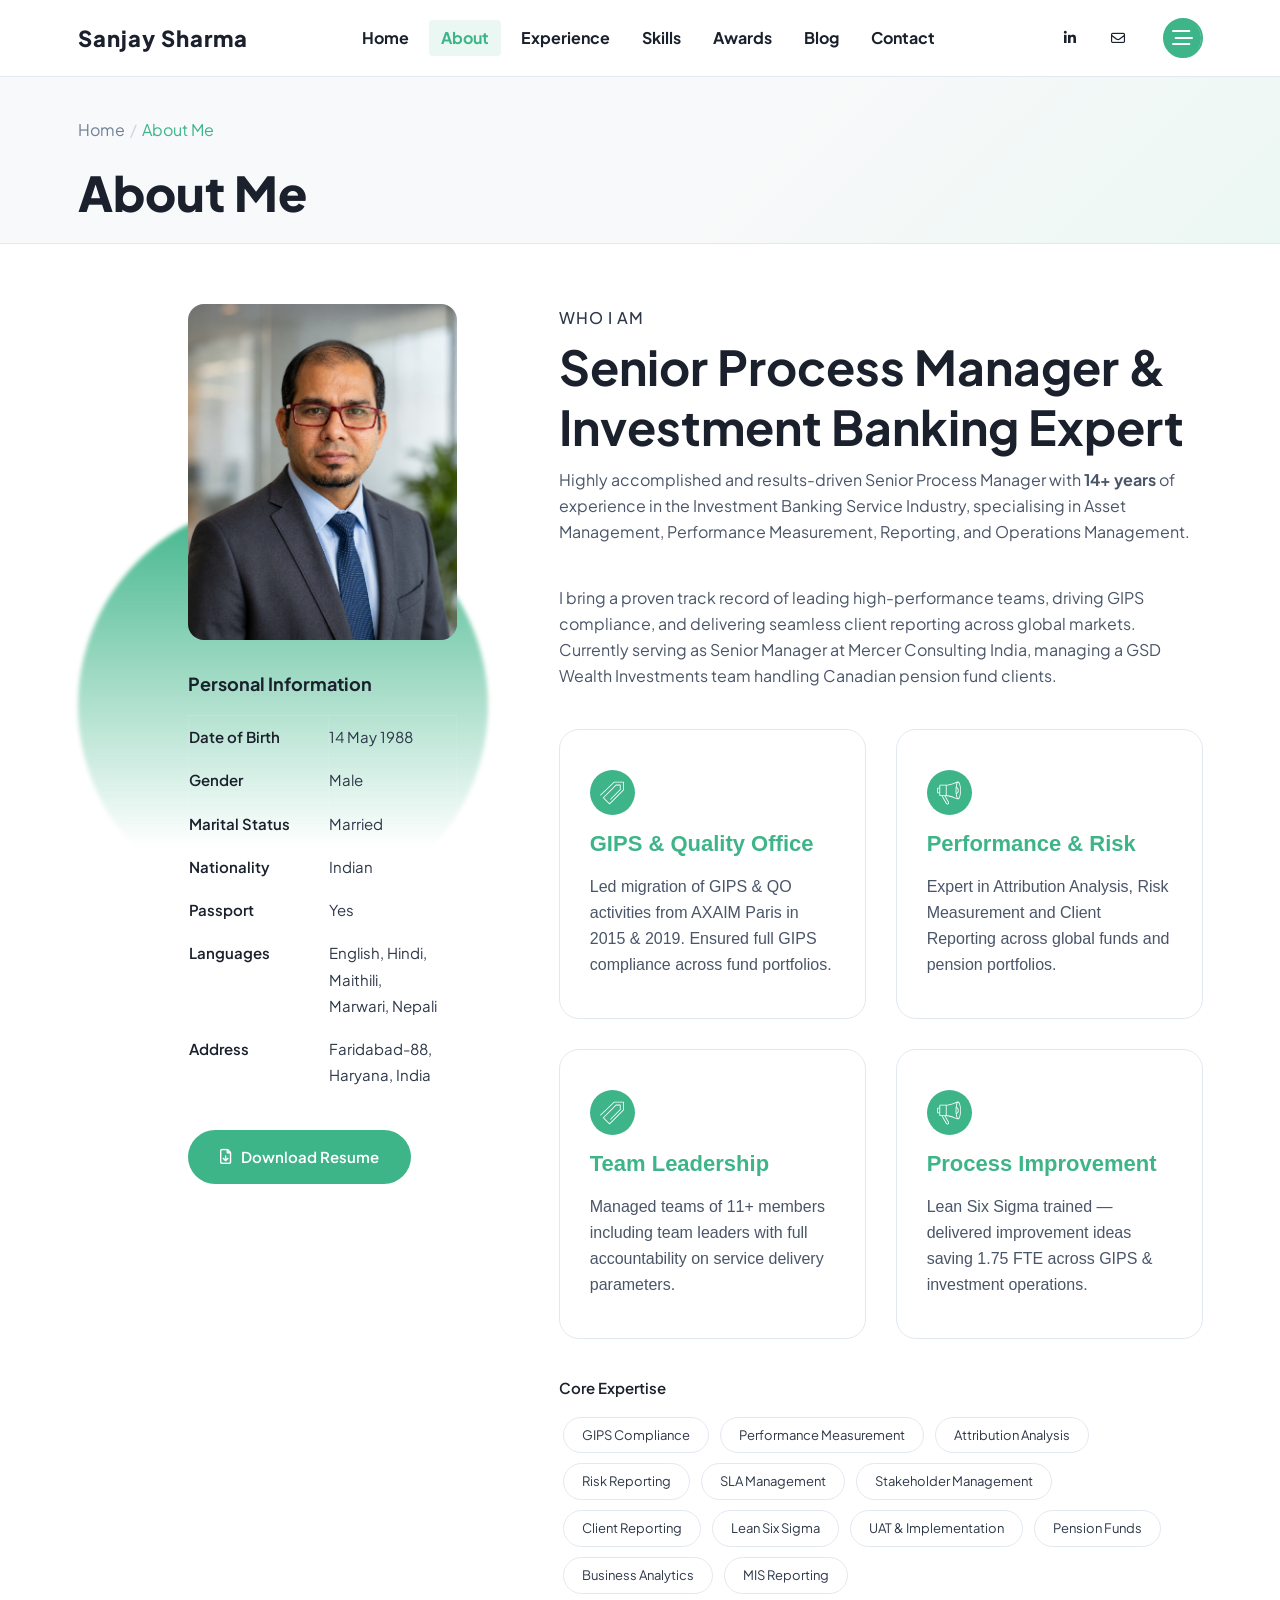
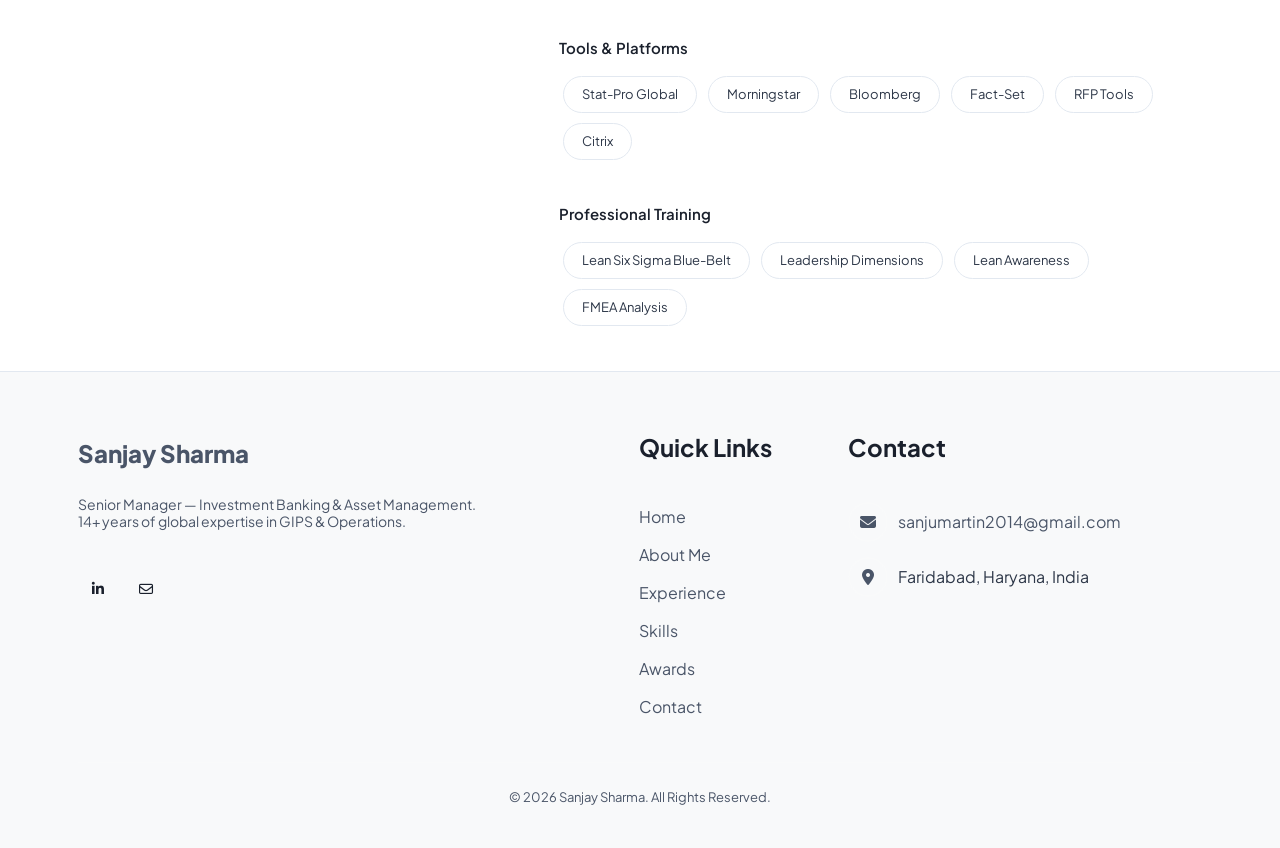
==== commit 626abfda: "add blog system with markdown posts and homepage integration - blog.html: full blog listing page wit" ====
--- a/about.html
+++ b/about.html
@@ -44,6 +44,7 @@
                             <li><a href="experience.html">Experience</a></li>
                             <li><a href="skills.html">Skills</a></li>
                             <li><a href="awards.html">Awards</a></li>
+                            <li><a href="blog.html">Blog</a></li>
                             <li><a href="contact.html">Contact</a></li>
                         </ul>
                     </nav>
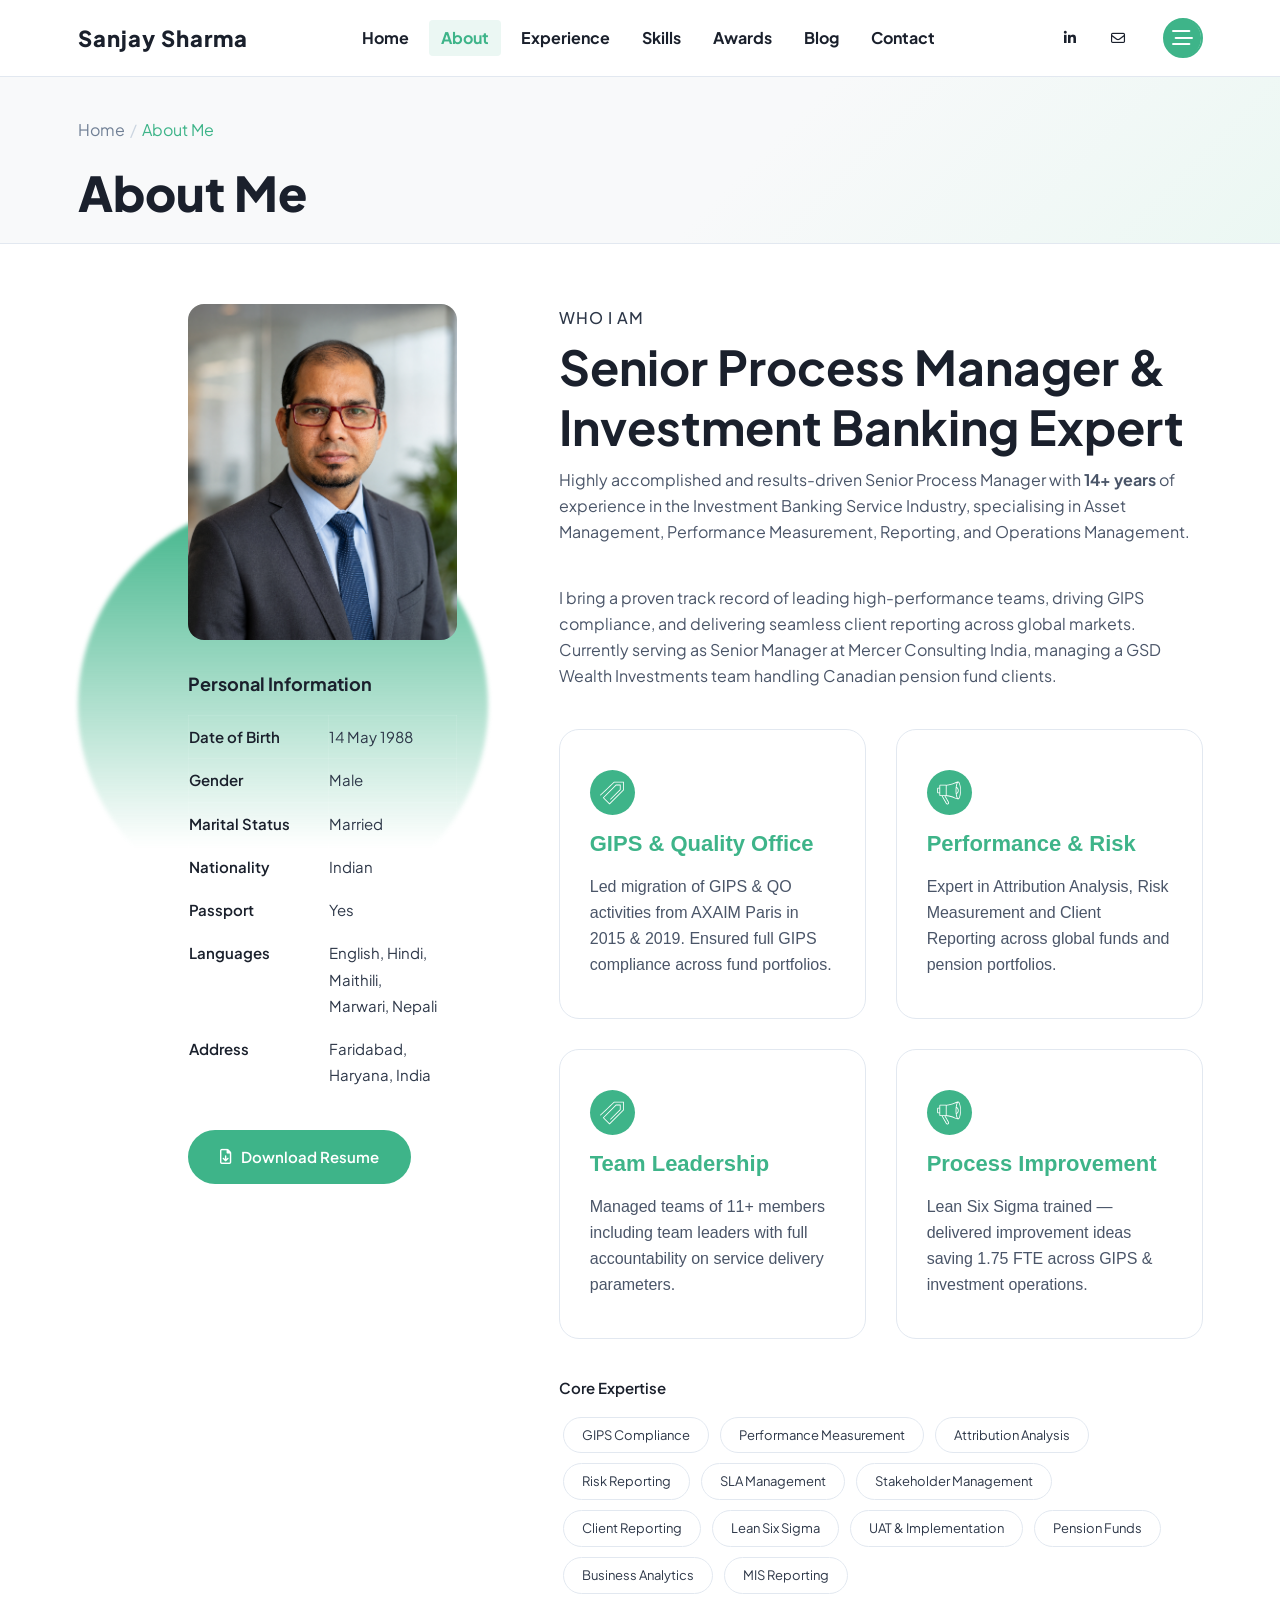
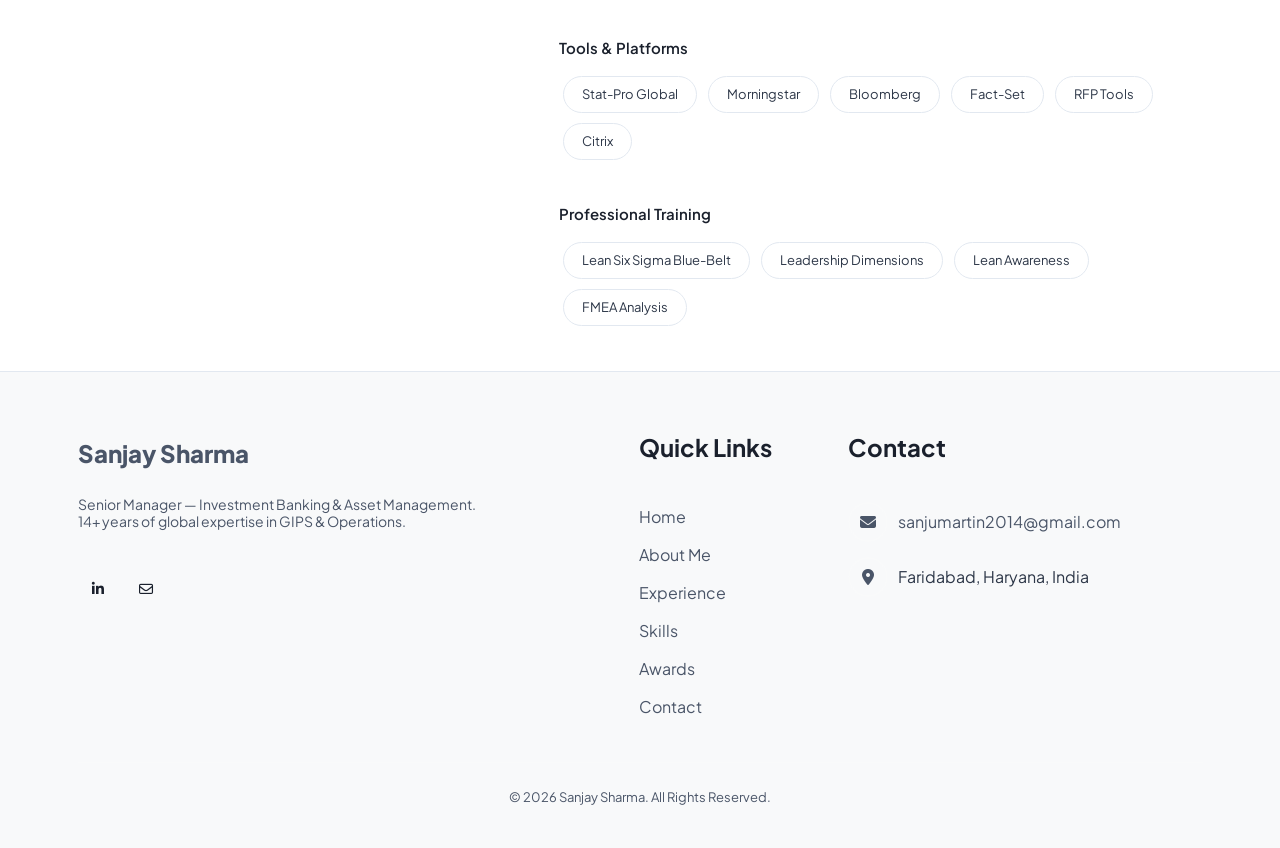
==== commit 62fd65ea: "Make all site content data-driven from site-data.js - Stats/odometer counters now render from SiteDa" ====
--- a/about.html
+++ b/about.html
@@ -109,6 +109,7 @@
                     <li><a href="experience.html">Experience</a></li>
                     <li><a href="skills.html">Skills</a></li>
                     <li><a href="awards.html">Awards</a></li>
+                    <li><a href="blog.html">Blog</a></li>
                     <li><a href="contact.html">Contact</a></li>
                 </ul>
                 <div class="social-wrapper mt--40">
--- a/assets/css/custom.css
+++ b/assets/css/custom.css
@@ -1,3 +1,11 @@
+/* ── Banner image: remove dark gradient overlay (dark-theme leftover), show all 4 rounded corners ── */
+.banner-two-main-wrapper .banner-right-content .main-img::after {
+    display: none !important;
+}
+.banner-two-main-wrapper .banner-right-content .main-img img {
+    border-radius: 24px !important;
+}
+
 /* ── About Me cards: size by content, not fixed height ── */
 .about-us-section-card .about-us-card {
     height: auto !important;
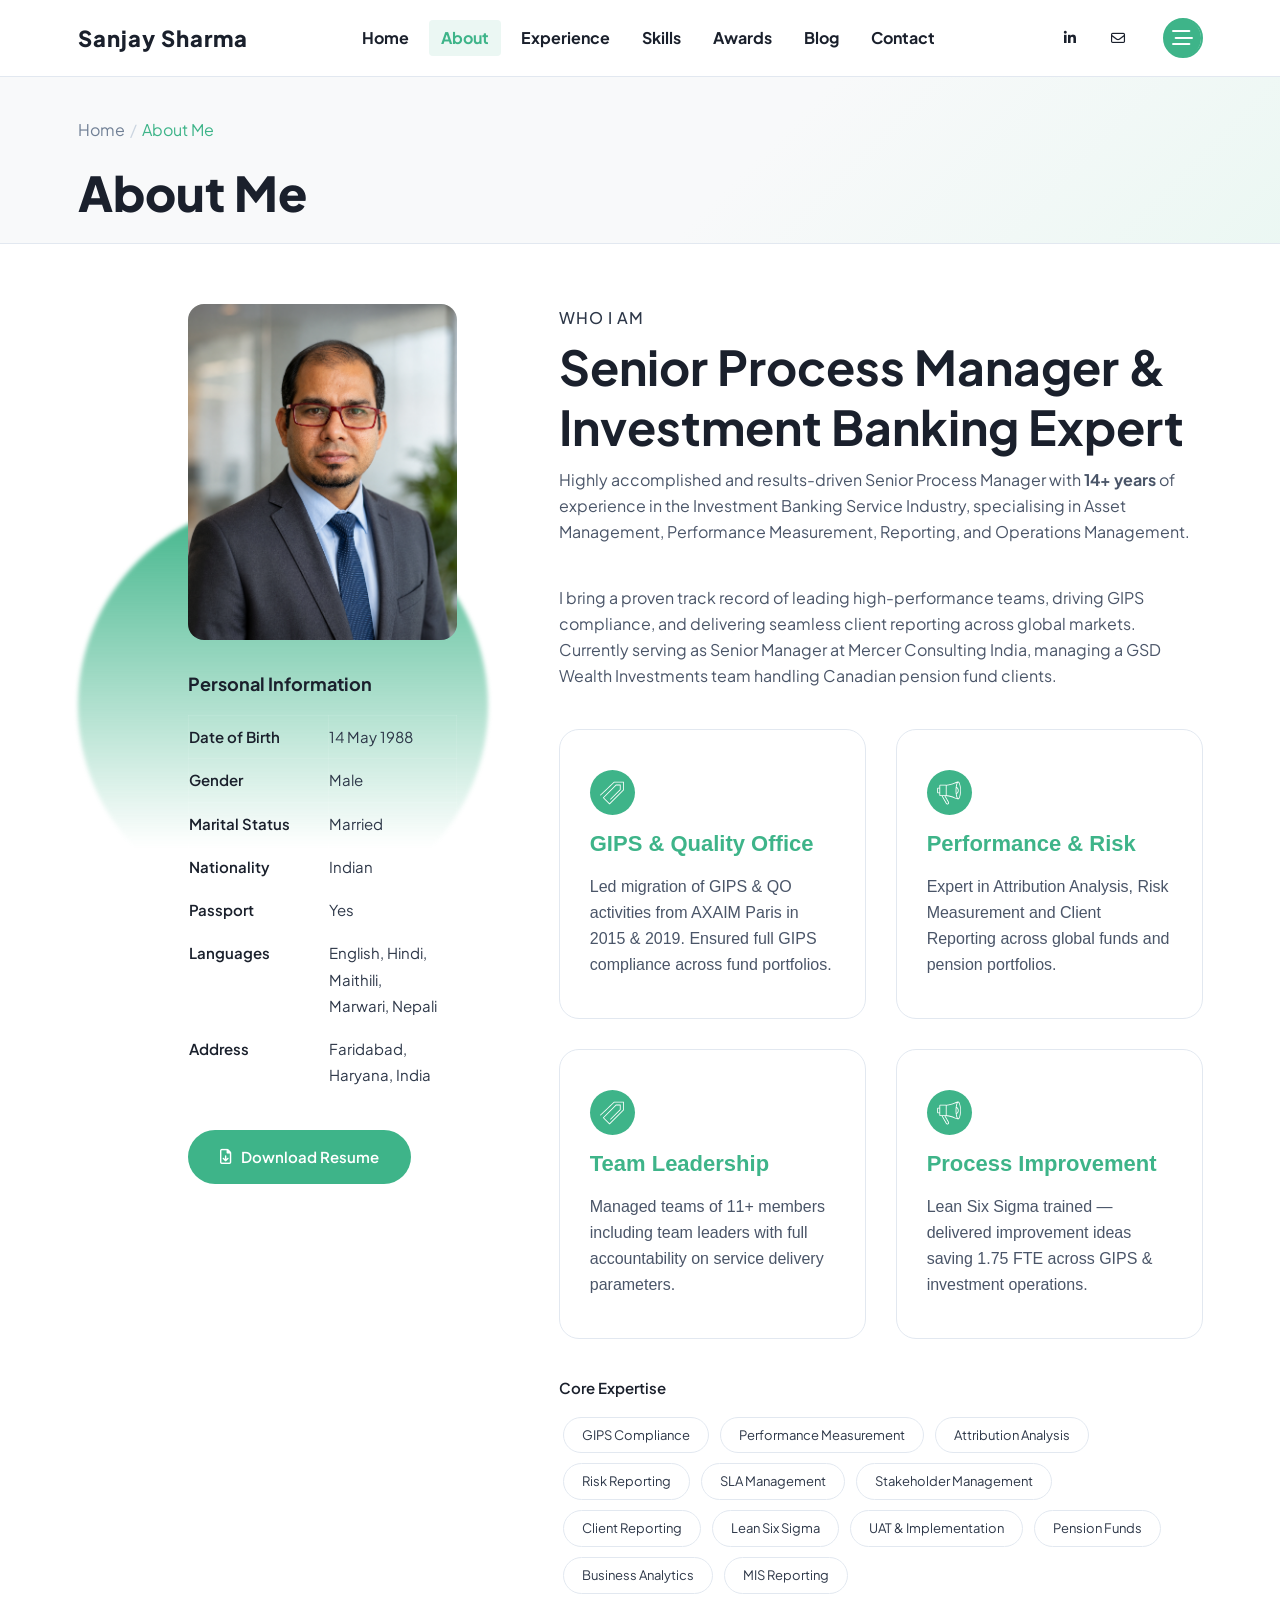
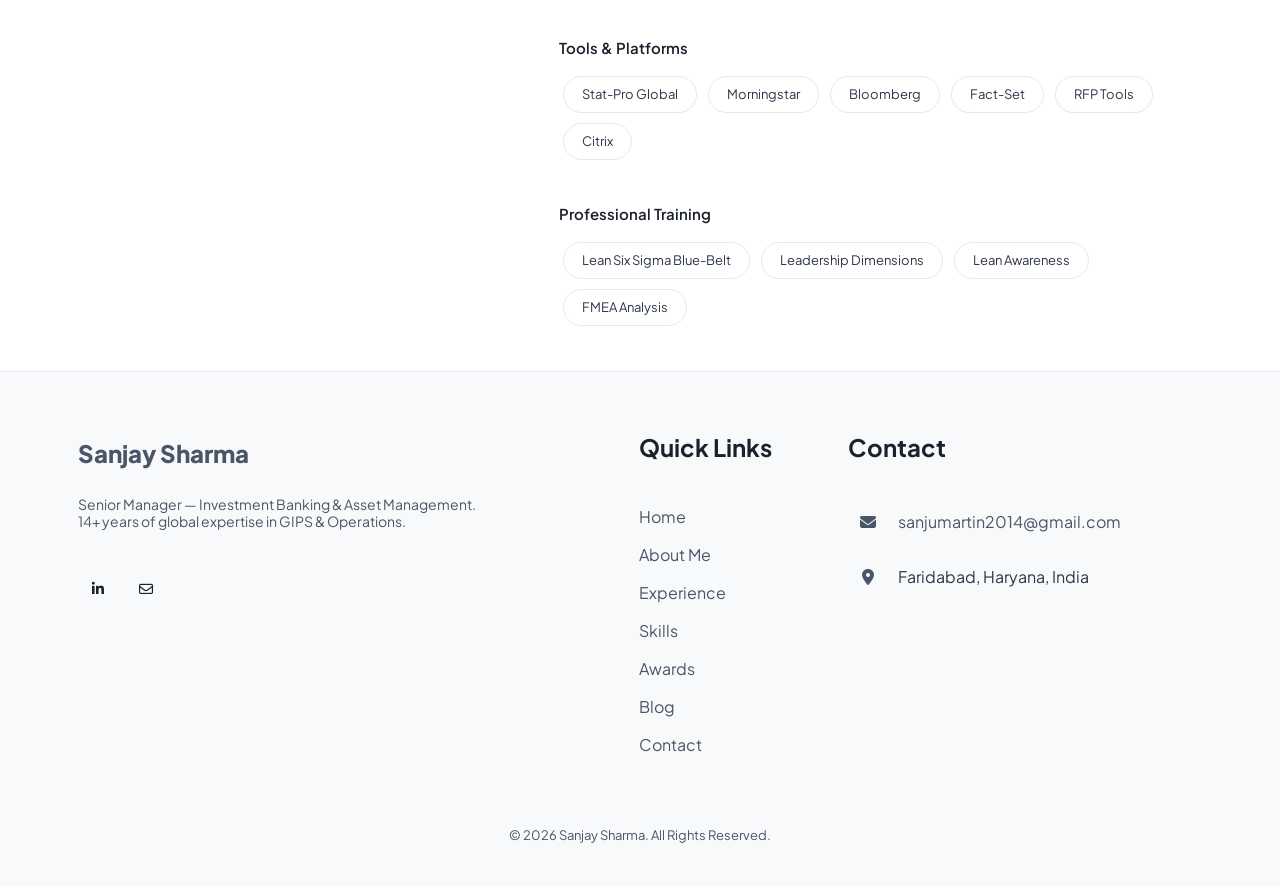
==== commit 87faf8be: "updates" ====
--- a/about.html
+++ b/about.html
@@ -1,4 +1,4 @@
-<!DOCTYPE html>
+﻿<!DOCTYPE html>
 <html lang="en">
 <head>
     <meta charset="UTF-8">
@@ -276,6 +276,7 @@
                                 <li><a href="experience.html">Experience</a></li>
                                 <li><a href="skills.html">Skills</a></li>
                                 <li><a href="awards.html">Awards</a></li>
+                                <li><a href="blog.html">Blog</a></li>
                                 <li><a href="contact.html">Contact</a></li>
                             </ul>
                         </div>
--- a/assets/css/custom.css
+++ b/assets/css/custom.css
@@ -798,3 +798,74 @@
 .section-head .title.text-brand-green {
     color: #3EB489 !important;
 }
+
+/* ══════════════════════════════════════════════════════
+   MOBILE RESPONSIVE — phones (< 768px)
+   ══════════════════════════════════════════════════════ */
+@media (max-width: 767px) {
+
+    /* ── Container: ensure consistent side padding ── */
+    .container {
+        padding-left: 16px !important;
+        padding-right: 16px !important;
+    }
+
+    /* ── Cards: reduce padding so content isn't cramped ── */
+    .about-us-card {
+        padding: 24px 20px !important;
+    }
+
+    /* ── Section gaps: tighter on mobile ── */
+    .tmp-section-gap {
+        padding: 40px 0 !important;
+    }
+
+    /* ── Blog listing cards (blog.html) ── */
+    .blog-card {
+        padding: 20px !important;
+    }
+    .blog-card h3 {
+        font-size: 17px !important;
+    }
+
+    /* ── Blog sidebar stacks below posts on mobile ── */
+    .blog-sidebar {
+        position: static !important;
+        margin-top: 8px !important;
+    }
+    .sidebar-widget {
+        padding: 20px !important;
+    }
+
+    /* ── Inner page banner: compact on phone ── */
+    .page-banner {
+        padding: 80px 0 16px !important;
+    }
+    .page-banner h1 {
+        font-size: 24px !important;
+    }
+
+    /* ── Homepage hero: reduce top margin on stacked columns ── */
+    .rpp-banner-two-area .col-lg-7 {
+        margin-top: 30px !important;
+    }
+
+    /* ── Homepage blog section header: stack title + button ── */
+    .about-content-area [style*="justify-content:space-between"] {
+        flex-direction: column !important;
+        align-items: flex-start !important;
+    }
+
+    /* ── Stats grid: 2 per row on phones ── */
+    #stats-row .col-lg-3 {
+        flex: 0 0 50% !important;
+        max-width: 50% !important;
+    }
+
+    /* ── Footer columns: full width on mobile ── */
+    .footer-main .col-lg-5,
+    .footer-main .col-lg-3,
+    .footer-main .col-lg-4 {
+        margin-bottom: 24px !important;
+    }
+}
